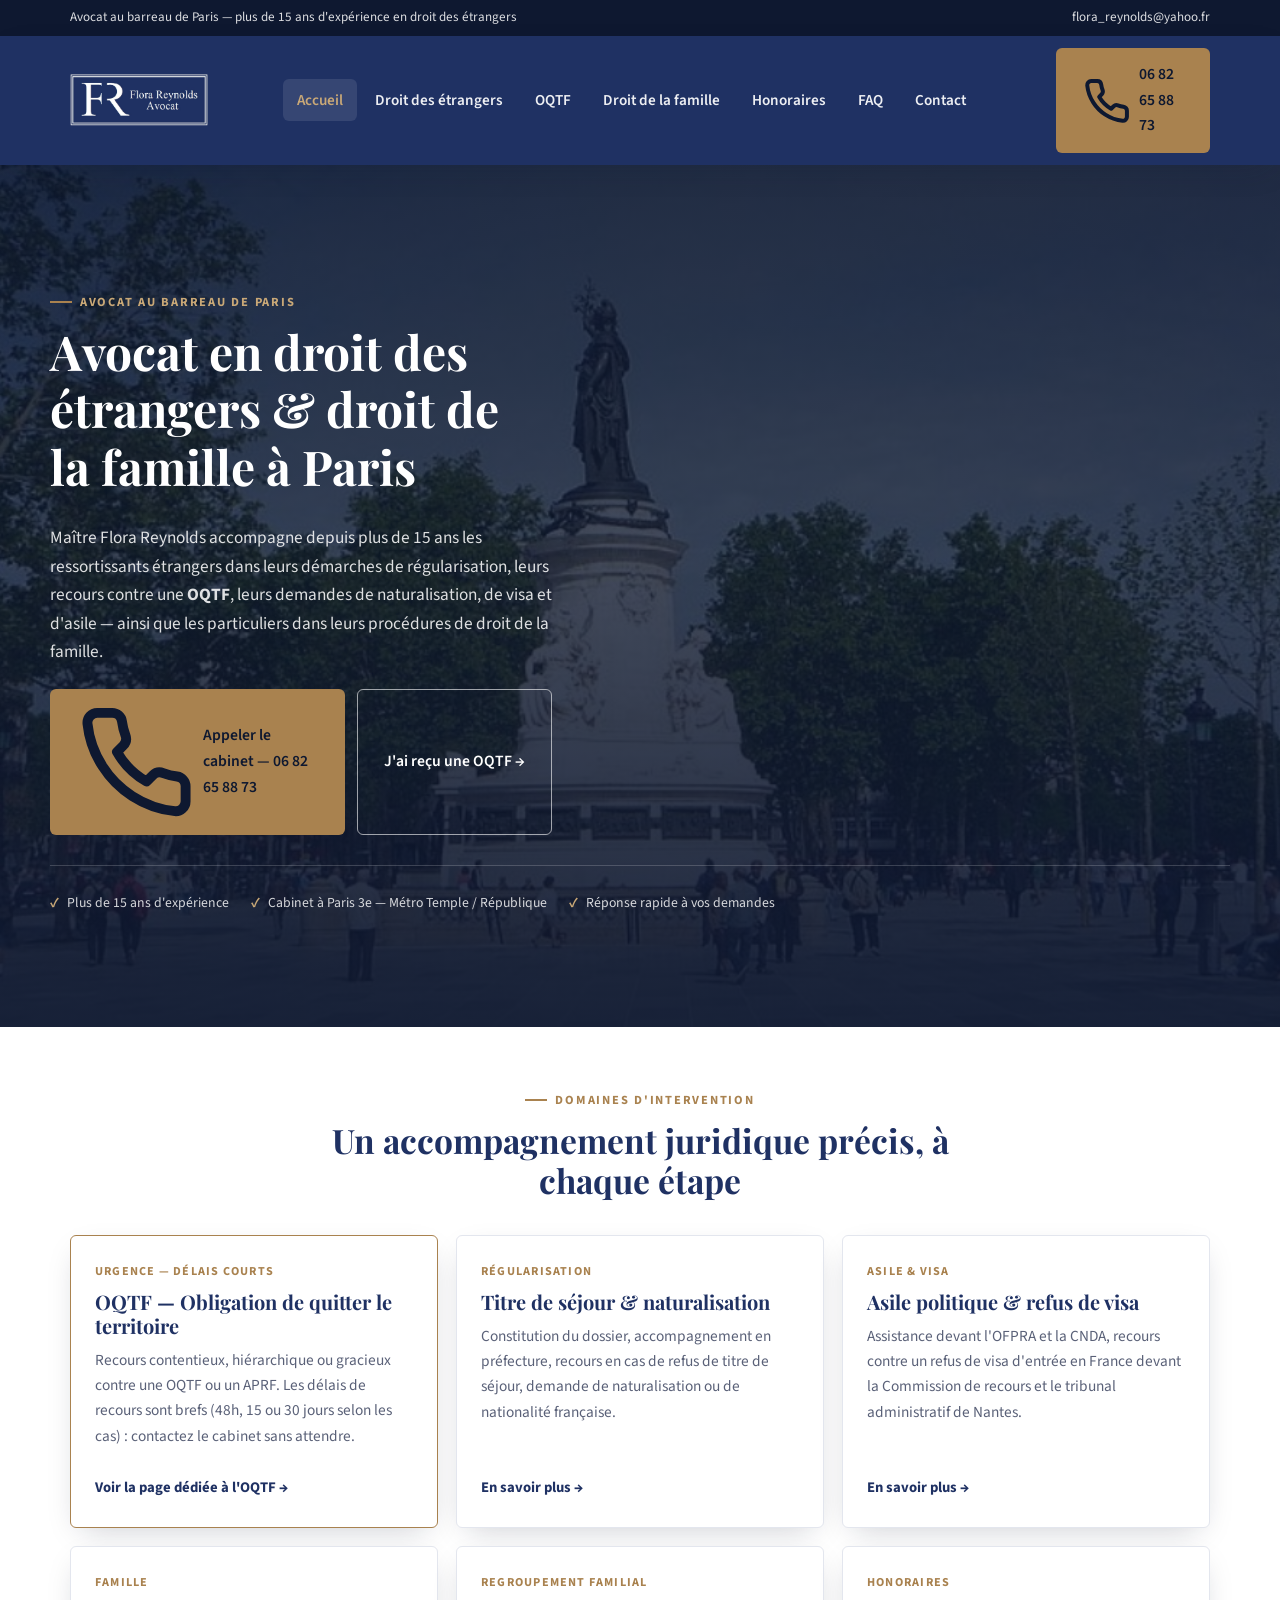
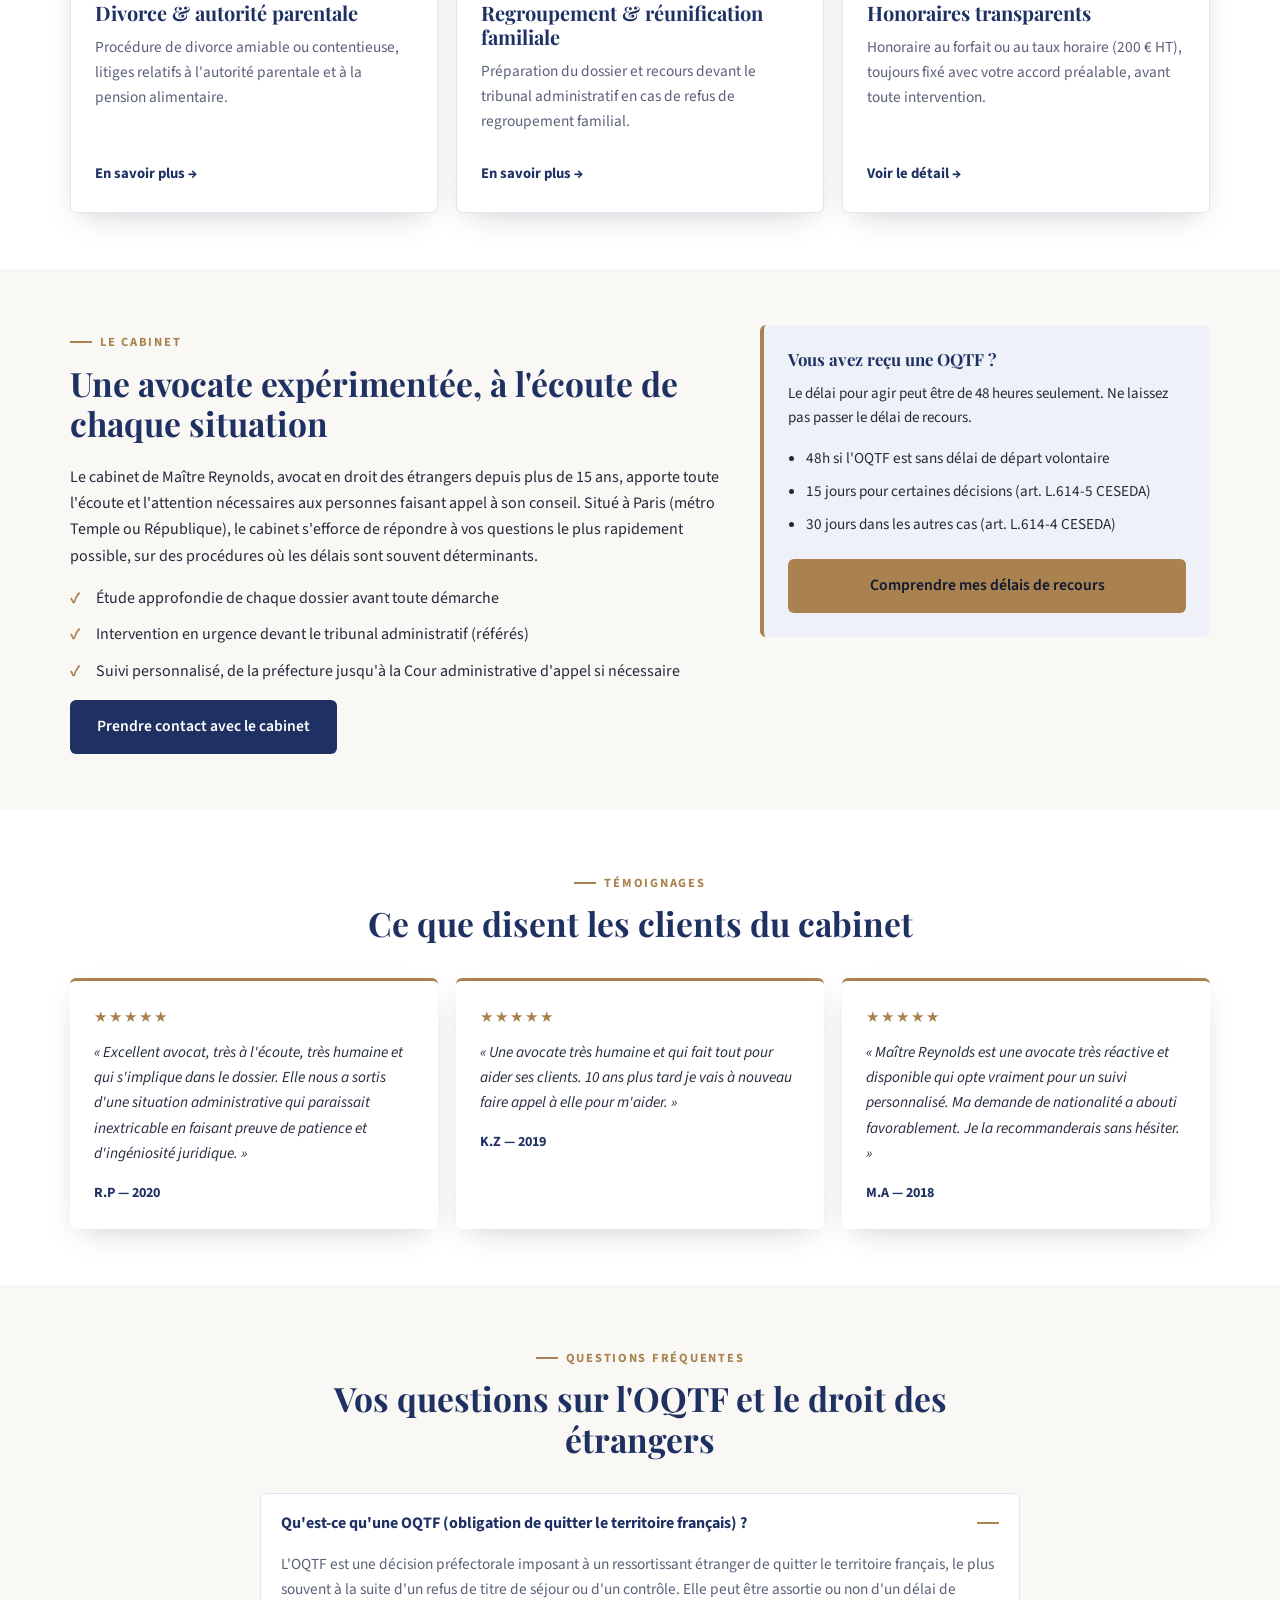
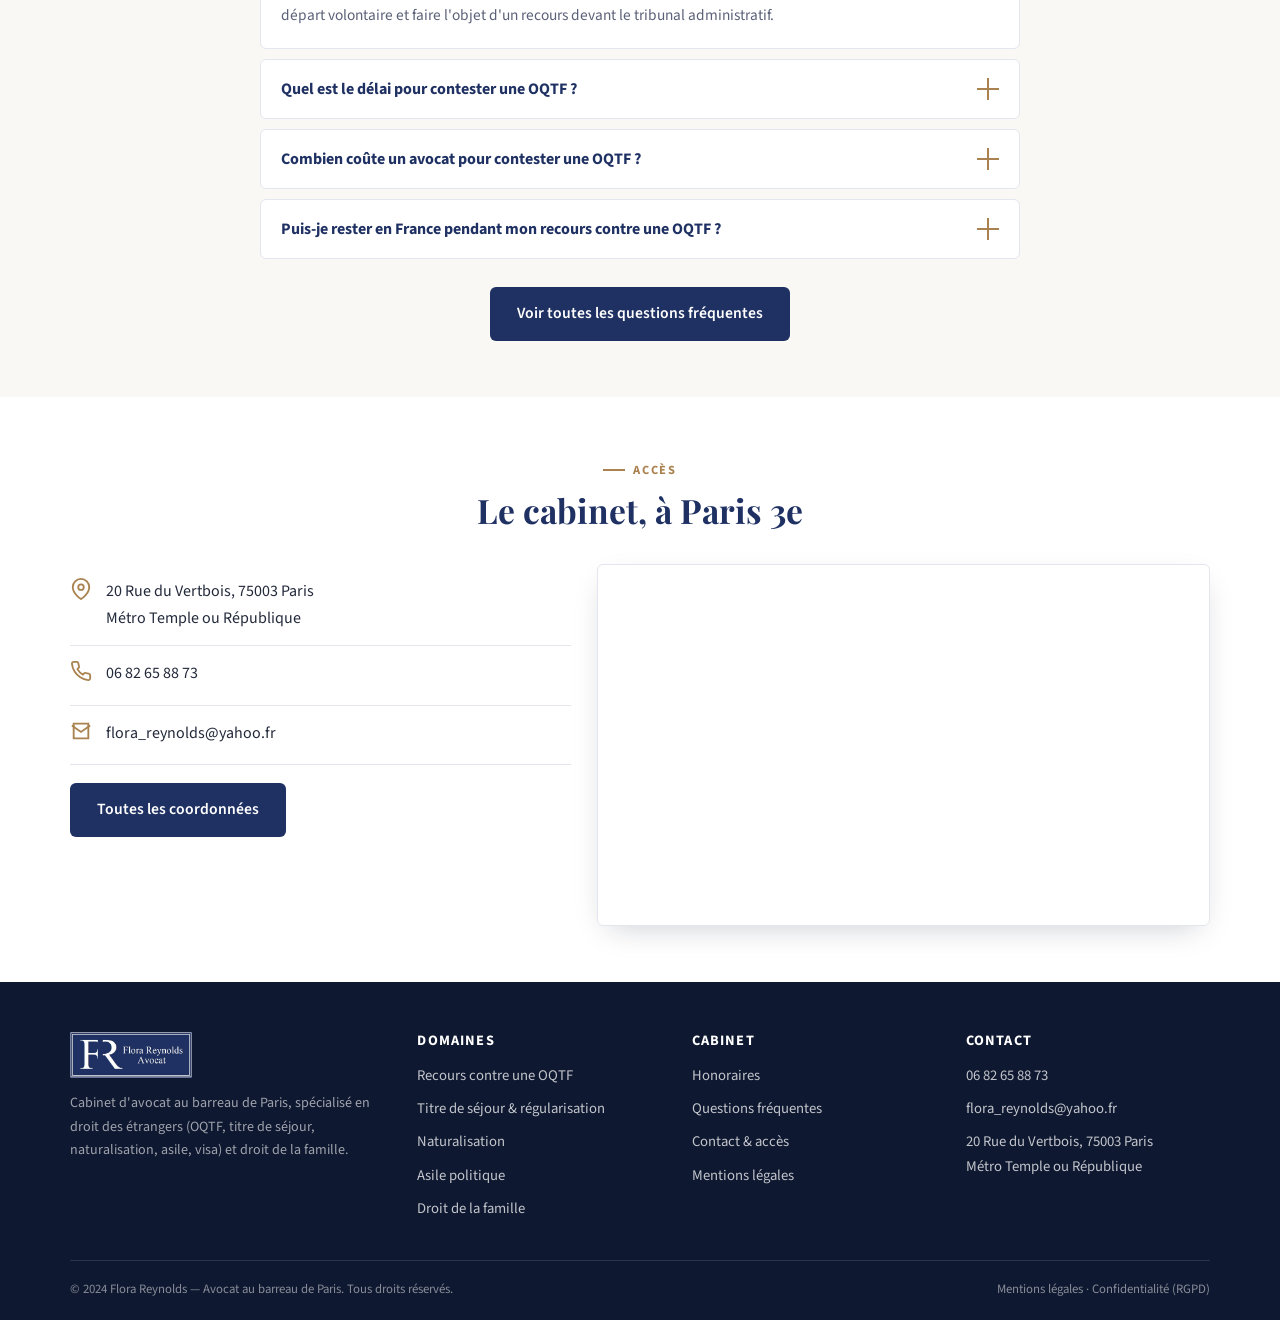
==== index.html @ ec1cc793 "Add files via upload" ====
<!DOCTYPE html>
<html lang="fr">
<head>
<meta charset="UTF-8">
<meta name="viewport" content="width=device-width, initial-scale=1">
<title>Avocat droit des étrangers à Paris — OQTF | Cabinet Flora Reynolds</title>
<meta name="description" content="Avocat en droit des étrangers à Paris (métro République), spécialiste OQTF, titre de séjour, naturalisation, asile. Plus de 15 ans d'expérience. Contact rapide : 06 82 65 88 73.">
<link rel="canonical" href="https://www.reynolds-avocat.fr/">
<meta property="og:title" content="Avocat droit des étrangers à Paris — OQTF | Cabinet Flora Reynolds">
<meta property="og:description" content="Avocat en droit des étrangers à Paris (métro République), spécialiste OQTF, titre de séjour, naturalisation, asile. Plus de 15 ans d'expérience. Contact rapide : 06 82 65 88 73.">
<meta property="og:type" content="website">
<meta property="og:locale" content="fr_FR">
<meta property="og:image" content="https://www.reynolds-avocat.fr/images/place_de_la_Republique_Paris.jpg">
<link rel="preconnect" href="https://fonts.googleapis.com">
<link rel="preconnect" href="https://fonts.gstatic.com" crossorigin>
<link href="https://fonts.googleapis.com/css2?family=Playfair+Display:wght@600;700&family=Source+Sans+3:wght@400;600;700&display=swap" rel="stylesheet">
<link rel="stylesheet" href="style.css">
<script type="application/ld+json">
{
  "@context": "https://schema.org",
  "@type": "Attorney",
  "name": "Maître Flora Reynolds",
  "image": "https://www.reynolds-avocat.fr/images/Avocat-reynolds.jpg",
  "url": "https://www.reynolds-avocat.fr/",
  "telephone": "+33682658873",
  "email": "flora_reynolds@yahoo.fr",
  "priceRange": "€€",
  "address": {
    "@type": "PostalAddress",
    "streetAddress": "20 Rue du Vertbois",
    "addressLocality": "Paris",
    "postalCode": "75003",
    "addressCountry": "FR"
  },
  "geo": {
    "@type": "GeoCoordinates",
    "latitude": 48.866926,
    "longitude": 2.3589758
  },
  "areaServed": "Paris, Île-de-France",
  "knowsAbout": ["Droit des étrangers", "OQTF", "Naturalisation", "Droit de la famille"]
}
</script>
</head>
<body>
<div class="top-strip">
  <div class="container">
    <span>Avocat au barreau de Paris — plus de 15 ans d'expérience en droit des étrangers</span>
    <a href="mailto:flora_reynolds@yahoo.fr">flora_reynolds@yahoo.fr</a>
  </div>
</div>
<header class="site-header">
  <div class="container">
    <a href="index.html" class="brand" aria-label="Retour à l'accueil — Flora Reynolds Avocat">
      <img src="images/logo-fr.png" alt="Flora Reynolds Avocat — logo du cabinet">
    </a>
    <nav class="main-nav" aria-label="Navigation principale">
      <ul>
        <li><a href="index.html" class="active">Accueil</a></li>
<li><a href="droit-des-etrangers.html">Droit des étrangers</a></li>
<li><a href="oqtf.html">OQTF</a></li>
<li><a href="droit-de-la-famille.html">Droit de la famille</a></li>
<li><a href="honoraires.html">Honoraires</a></li>
<li><a href="faq.html">FAQ</a></li>
<li><a href="contact.html">Contact</a></li>
      </ul>
    </nav>
    <a href="tel:+33682658873" class="btn btn-primary header-cta"><svg viewBox="0 0 24 24" fill="none" stroke="currentColor" stroke-width="2" stroke-linecap="round" stroke-linejoin="round"><path d="M22 16.92v3a2 2 0 0 1-2.18 2 19.79 19.79 0 0 1-8.63-3.07 19.5 19.5 0 0 1-6-6 19.79 19.79 0 0 1-3.07-8.67A2 2 0 0 1 4.11 2h3a2 2 0 0 1 2 1.72c.127.96.361 1.903.7 2.81a2 2 0 0 1-.45 2.11L8.09 9.91a16 16 0 0 0 6 6l1.27-1.27a2 2 0 0 1 2.11-.45c.907.339 1.85.573 2.81.7A2 2 0 0 1 22 16.92z"/></svg> 06 82 65 88 73</a>
    <a href="tel:+33682658873" class="call-fab" aria-label="Appeler le cabinet"><svg viewBox="0 0 24 24" fill="none" stroke="currentColor" stroke-width="2" stroke-linecap="round" stroke-linejoin="round"><path d="M22 16.92v3a2 2 0 0 1-2.18 2 19.79 19.79 0 0 1-8.63-3.07 19.5 19.5 0 0 1-6-6 19.79 19.79 0 0 1-3.07-8.67A2 2 0 0 1 4.11 2h3a2 2 0 0 1 2 1.72c.127.96.361 1.903.7 2.81a2 2 0 0 1-.45 2.11L8.09 9.91a16 16 0 0 0 6 6l1.27-1.27a2 2 0 0 1 2.11-.45c.907.339 1.85.573 2.81.7A2 2 0 0 1 22 16.92z"/></svg></a>
    <button class="menu-toggle" aria-label="Ouvrir le menu" aria-expanded="false"><svg viewBox="0 0 24 24" fill="none" stroke="currentColor" stroke-width="2" stroke-linecap="round"><line x1="3" y1="6" x2="21" y2="6"/><line x1="3" y1="12" x2="21" y2="12"/><line x1="3" y1="18" x2="21" y2="18"/></svg></button>
  </div>
  <div class="mobile-nav">
    <ul>
      <li><a href="index.html">Accueil</a></li>
<li><a href="droit-des-etrangers.html">Droit des étrangers</a></li>
<li><a href="oqtf.html">OQTF</a></li>
<li><a href="droit-de-la-famille.html">Droit de la famille</a></li>
<li><a href="honoraires.html">Honoraires</a></li>
<li><a href="faq.html">FAQ</a></li>
<li><a href="contact.html">Contact</a></li>
      <li class="mnav-cta"><a href="tel:+33682658873" class="btn btn-primary btn-block">Appeler le cabinet — 06 82 65 88 73</a></li>
    </ul>
  </div>
</header>

<section class="hero">
  <div class="hero-bg" style="background-image:url('images/hero-republique.jpg')"></div>
  <div class="hero-overlay"></div>
  <div class="container hero-inner">
    <span class="eyebrow" style="color:#c9a877">Avocat au barreau de Paris</span>
    <h1>Avocat en droit des étrangers &amp; droit de la famille à Paris</h1>
    <p class="lede">Maître Flora Reynolds accompagne depuis plus de 15 ans les ressortissants étrangers dans leurs démarches de régularisation, leurs recours contre une <strong>OQTF</strong>, leurs demandes de naturalisation, de visa et d'asile — ainsi que les particuliers dans leurs procédures de droit de la famille.</p>
    <div class="hero-actions">
      <a href="tel:+33682658873" class="btn btn-primary"><svg viewBox="0 0 24 24" fill="none" stroke="currentColor" stroke-width="2" stroke-linecap="round" stroke-linejoin="round"><path d="M22 16.92v3a2 2 0 0 1-2.18 2 19.79 19.79 0 0 1-8.63-3.07 19.5 19.5 0 0 1-6-6 19.79 19.79 0 0 1-3.07-8.67A2 2 0 0 1 4.11 2h3a2 2 0 0 1 2 1.72c.127.96.361 1.903.7 2.81a2 2 0 0 1-.45 2.11L8.09 9.91a16 16 0 0 0 6 6l1.27-1.27a2 2 0 0 1 2.11-.45c.907.339 1.85.573 2.81.7A2 2 0 0 1 22 16.92z"/></svg> Appeler le cabinet — 06 82 65 88 73</a>
      <a href="oqtf.html" class="btn btn-outline">J'ai reçu une OQTF →</a>
    </div>
    <div class="hero-badges">
      <span class="hero-badge">Plus de 15 ans d'expérience</span>
      <span class="hero-badge">Cabinet à Paris 3e — Métro Temple / République</span>
      <span class="hero-badge">Réponse rapide à vos demandes</span>
    </div>
  </div>
</section>

<section>
  <div class="container">
    <div class="section-head center">
      <span class="eyebrow">Domaines d'intervention</span>
      <h2>Un accompagnement juridique précis, à chaque étape</h2>
    </div>
    <div class="card-grid">
      <div class="domain-card featured">
        <span class="tag">Urgence — délais courts</span>
        <h3>OQTF — Obligation de quitter le territoire</h3>
        <p>Recours contentieux, hiérarchique ou gracieux contre une OQTF ou un APRF. Les délais de recours sont brefs (48h, 15 ou 30 jours selon les cas) : contactez le cabinet sans attendre.</p>
        <a href="oqtf.html" class="more">Voir la page dédiée à l'OQTF →</a>
      </div>
      <div class="domain-card">
        <span class="tag">Régularisation</span>
        <h3>Titre de séjour &amp; naturalisation</h3>
        <p>Constitution du dossier, accompagnement en préfecture, recours en cas de refus de titre de séjour, demande de naturalisation ou de nationalité française.</p>
        <a href="droit-des-etrangers.html" class="more">En savoir plus →</a>
      </div>
      <div class="domain-card">
        <span class="tag">Asile &amp; visa</span>
        <h3>Asile politique &amp; refus de visa</h3>
        <p>Assistance devant l'OFPRA et la CNDA, recours contre un refus de visa d'entrée en France devant la Commission de recours et le tribunal administratif de Nantes.</p>
        <a href="droit-des-etrangers.html#asile" class="more">En savoir plus →</a>
      </div>
      <div class="domain-card">
        <span class="tag">Famille</span>
        <h3>Divorce &amp; autorité parentale</h3>
        <p>Procédure de divorce amiable ou contentieuse, litiges relatifs à l'autorité parentale et à la pension alimentaire.</p>
        <a href="droit-de-la-famille.html" class="more">En savoir plus →</a>
      </div>
      <div class="domain-card">
        <span class="tag">Regroupement familial</span>
        <h3>Regroupement &amp; réunification familiale</h3>
        <p>Préparation du dossier et recours devant le tribunal administratif en cas de refus de regroupement familial.</p>
        <a href="droit-des-etrangers.html#regroupement" class="more">En savoir plus →</a>
      </div>
      <div class="domain-card">
        <span class="tag">Honoraires</span>
        <h3>Honoraires transparents</h3>
        <p>Honoraire au forfait ou au taux horaire (200 € HT), toujours fixé avec votre accord préalable, avant toute intervention.</p>
        <a href="honoraires.html" class="more">Voir le détail →</a>
      </div>
    </div>
  </div>
</section>

<section class="section-cream">
  <div class="container">
    <div class="two-col">
      <div>
        <span class="eyebrow">Le cabinet</span>
        <h2>Une avocate expérimentée, à l'écoute de chaque situation</h2>
        <p>Le cabinet de Maître Reynolds, avocat en droit des étrangers depuis plus de 15 ans, apporte toute l'écoute et l'attention nécessaires aux personnes faisant appel à son conseil. Situé à Paris (métro Temple ou République), le cabinet s'efforce de répondre à vos questions le plus rapidement possible, sur des procédures où les délais sont souvent déterminants.</p>
        <ul class="check-list">
          <li>Étude approfondie de chaque dossier avant toute démarche</li>
          <li>Intervention en urgence devant le tribunal administratif (référés)</li>
          <li>Suivi personnalisé, de la préfecture jusqu'à la Cour administrative d'appel si nécessaire</li>
        </ul>
        <a href="contact.html" class="btn btn-navy">Prendre contact avec le cabinet</a>
      </div>
      <div class="info-box">
        <h3>Vous avez reçu une OQTF ?</h3>
        <p style="font-size:0.94rem">Le délai pour agir peut être de 48 heures seulement. Ne laissez pas passer le délai de recours.</p>
        <ul>
          <li>48h si l'OQTF est sans délai de départ volontaire</li>
          <li>15 jours pour certaines décisions (art. L.614-5 CESEDA)</li>
          <li>30 jours dans les autres cas (art. L.614-4 CESEDA)</li>
        </ul>
        <a href="oqtf.html" class="btn btn-primary btn-block" style="margin-top:14px">Comprendre mes délais de recours</a>
      </div>
    </div>
  </div>
</section>

<section>
  <div class="container">
    <div class="section-head center">
      <span class="eyebrow">Témoignages</span>
      <h2>Ce que disent les clients du cabinet</h2>
    </div>
    <div class="testi-grid">
      <div class="testi-card">
        <div class="testi-stars">★★★★★</div>
        <p class="quote">« Excellent avocat, très à l'écoute, très humaine et qui s'implique dans le dossier. Elle nous a sortis d'une situation administrative qui paraissait inextricable en faisant preuve de patience et d'ingéniosité juridique. »</p>
        <div class="testi-author">R.P — 2020</div>
      </div>
      <div class="testi-card">
        <div class="testi-stars">★★★★★</div>
        <p class="quote">« Une avocate très humaine et qui fait tout pour aider ses clients. 10 ans plus tard je vais à nouveau faire appel à elle pour m'aider. »</p>
        <div class="testi-author">K.Z — 2019</div>
      </div>
      <div class="testi-card">
        <div class="testi-stars">★★★★★</div>
        <p class="quote">« Maître Reynolds est une avocate très réactive et disponible qui opte vraiment pour un suivi personnalisé. Ma demande de nationalité a abouti favorablement. Je la recommanderais sans hésiter. »</p>
        <div class="testi-author">M.A — 2018</div>
      </div>
    </div>
  </div>
</section>

<section class="section-cream">
  <div class="container">
    <div class="section-head center">
      <span class="eyebrow">Questions fréquentes</span>
      <h2>Vos questions sur l'OQTF et le droit des étrangers</h2>
    </div>
    <div class="faq-list" style="max-width:760px;margin:0 auto">
      <div class="faq-item open">
  <button class="faq-q" aria-expanded="true">Qu'est-ce qu'une OQTF (obligation de quitter le territoire français) ? <span class="icon"></span></button>
  <div class="faq-a"><div class="faq-a-inner">L'OQTF est une décision préfectorale imposant à un ressortissant étranger de quitter le territoire français, le plus souvent à la suite d'un refus de titre de séjour ou d'un contrôle. Elle peut être assortie ou non d'un délai de départ volontaire et faire l'objet d'un recours devant le tribunal administratif.</div></div>
</div>

      <div class="faq-item">
  <button class="faq-q" aria-expanded="false">Quel est le délai pour contester une OQTF ? <span class="icon"></span></button>
  <div class="faq-a"><div class="faq-a-inner">Le délai varie selon le type d'OQTF notifiée : 48 heures, 15 jours ou 30 jours à compter de la notification. Ces délais sont stricts : il est essentiel de contacter un avocat dès réception de la décision.</div></div>
</div>

      <div class="faq-item">
  <button class="faq-q" aria-expanded="false">Combien coûte un avocat pour contester une OQTF ? <span class="icon"></span></button>
  <div class="faq-a"><div class="faq-a-inner">Les honoraires dépendent de la complexité du dossier et sont fixés au forfait ou au taux horaire (200 € HT), toujours avec votre accord préalable. Voir le détail sur la page Honoraires.</div></div>
</div>

      <div class="faq-item">
  <button class="faq-q" aria-expanded="false">Puis-je rester en France pendant mon recours contre une OQTF ? <span class="icon"></span></button>
  <div class="faq-a"><div class="faq-a-inner">Oui : lorsque le recours est introduit dans les délais légaux, il a en principe un caractère suspensif, ce qui signifie que l'éloignement ne peut pas être exécuté tant que le tribunal n'a pas statué.</div></div>
</div>

    </div>
    <div style="text-align:center;margin-top:28px">
      <a href="faq.html" class="btn btn-navy">Voir toutes les questions fréquentes</a>
    </div>
  </div>
</section>

<section>
  <div class="container">
    <div class="section-head center">
      <span class="eyebrow">Accès</span>
      <h2>Le cabinet, à Paris 3e</h2>
    </div>
    <div class="contact-grid">
      <div>
        <div class="contact-detail"><span class="ic"><svg viewBox="0 0 24 24" fill="none" stroke="currentColor" stroke-width="2"><path d="M21 10c0 7-9 13-9 13s-9-6-9-13a9 9 0 0 1 18 0z"/><circle cx="12" cy="10" r="3"/></svg></span><div>20 Rue du Vertbois, 75003 Paris<br>Métro Temple ou République</div></div>
        <div class="contact-detail"><span class="ic"><svg viewBox="0 0 24 24" fill="none" stroke="currentColor" stroke-width="2" stroke-linecap="round" stroke-linejoin="round"><path d="M22 16.92v3a2 2 0 0 1-2.18 2 19.79 19.79 0 0 1-8.63-3.07 19.5 19.5 0 0 1-6-6 19.79 19.79 0 0 1-3.07-8.67A2 2 0 0 1 4.11 2h3a2 2 0 0 1 2 1.72c.127.96.361 1.903.7 2.81a2 2 0 0 1-.45 2.11L8.09 9.91a16 16 0 0 0 6 6l1.27-1.27a2 2 0 0 1 2.11-.45c.907.339 1.85.573 2.81.7A2 2 0 0 1 22 16.92z"/></svg></span><div><a href="tel:+33682658873">06 82 65 88 73</a></div></div>
        <div class="contact-detail"><span class="ic"><svg viewBox="0 0 24 24" fill="none" stroke="currentColor" stroke-width="2"><path d="M4 4h16v16H4z"/><path d="M22 6l-10 7L2 6"/></svg></span><div><a href="mailto:flora_reynolds@yahoo.fr">flora_reynolds@yahoo.fr</a></div></div>
        <a href="contact.html" class="btn btn-navy" style="margin-top:18px">Toutes les coordonnées</a>
      </div>
      <div class="map-frame">
        <iframe src="https://www.google.com/maps/embed?pb=!1m14!1m8!1m3!1d10498.171645680348!2d2.3589758!3d48.866926!3m2!1i1024!2i768!4f13.1!3m3!1m2!1s0x0%3A0x2633363a11f8d3ee!2sMa%C3%AEtre%20Reynolds%2C%20Avocat%20Droit%20des%20%C3%A9trangers!5e0!3m2!1sfr!2sfr!4v1619106602548!5m2!1sfr!2sfr" loading="lazy" referrerpolicy="no-referrer-when-downgrade" title="Localisation du cabinet Flora Reynolds Avocat"></iframe>
      </div>
    </div>
  </div>
</section>
<footer class="site-footer">
  <div class="container">
    <div class="footer-grid">
      <div class="footer-brand">
        <img src="images/logo-fr.png" alt="Flora Reynolds Avocat">
        <p>Cabinet d'avocat au barreau de Paris, spécialisé en droit des étrangers (OQTF, titre de séjour, naturalisation, asile, visa) et droit de la famille.</p>
      </div>
      <div>
        <h4>Domaines</h4>
        <ul>
          <li><a href="oqtf.html">Recours contre une OQTF</a></li>
          <li><a href="droit-des-etrangers.html">Titre de séjour &amp; régularisation</a></li>
          <li><a href="droit-des-etrangers.html#naturalisation">Naturalisation</a></li>
          <li><a href="droit-des-etrangers.html#asile">Asile politique</a></li>
          <li><a href="droit-de-la-famille.html">Droit de la famille</a></li>
        </ul>
      </div>
      <div>
        <h4>Cabinet</h4>
        <ul>
          <li><a href="honoraires.html">Honoraires</a></li>
          <li><a href="faq.html">Questions fréquentes</a></li>
          <li><a href="contact.html">Contact &amp; accès</a></li>
          <li><a href="mentions-legales.html">Mentions légales</a></li>
        </ul>
      </div>
      <div>
        <h4>Contact</h4>
        <ul>
          <li><a href="tel:+33682658873">06 82 65 88 73</a></li>
          <li><a href="mailto:flora_reynolds@yahoo.fr">flora_reynolds@yahoo.fr</a></li>
          <li>20 Rue du Vertbois, 75003 Paris<br>Métro Temple ou République</li>
        </ul>
      </div>
    </div>
    <div class="footer-bottom">
      <span>© 2024 Flora Reynolds — Avocat au barreau de Paris. Tous droits réservés.</span>
      <span><a href="mentions-legales.html">Mentions légales</a> · <a href="mentions-legales.html#rgpd">Confidentialité (RGPD)</a></span>
    </div>
  </div>
</footer>
<div class="mobile-call-bar">
  <a class="call" href="tel:+33682658873"><svg viewBox="0 0 24 24" fill="none" stroke="currentColor" stroke-width="2" stroke-linecap="round" stroke-linejoin="round"><path d="M22 16.92v3a2 2 0 0 1-2.18 2 19.79 19.79 0 0 1-8.63-3.07 19.5 19.5 0 0 1-6-6 19.79 19.79 0 0 1-3.07-8.67A2 2 0 0 1 4.11 2h3a2 2 0 0 1 2 1.72c.127.96.361 1.903.7 2.81a2 2 0 0 1-.45 2.11L8.09 9.91a16 16 0 0 0 6 6l1.27-1.27a2 2 0 0 1 2.11-.45c.907.339 1.85.573 2.81.7A2 2 0 0 1 22 16.92z"/></svg> Appeler</a>
  <a class="mail" href="mailto:flora_reynolds@yahoo.fr"><svg viewBox="0 0 24 24" fill="none" stroke="currentColor" stroke-width="2"><path d="M4 4h16v16H4z"/><path d="M22 6l-10 7L2 6"/></svg> Écrire</a>
</div>
<script src="script.js"></script>
</body>
</html>
---- style.css ----
/* ==========================================================================
   Cabinet Flora Reynolds — Avocat — feuille de style principale
   Palette conservée du site existant : bleu marine + blanc
   ========================================================================== */

:root {
  --navy: #1f3163;
  --navy-dark: #16234a;
  --navy-darker: #0e1830;
  --navy-soft: #eef1f8;
  --cream: #faf8f4;
  --gold: #a9824f;
  --gold-light: #c9a877;
  --ink: #232a3b;
  --ink-soft: #5a6178;
  --line: #e3e6ee;
  --white: #ffffff;

  --font-display: "Playfair Display", Georgia, "Times New Roman", serif;
  --font-body: "Source Sans 3", "Segoe UI", Arial, sans-serif;

  --radius: 6px;
  --shadow: 0 10px 30px -12px rgba(15, 24, 48, 0.25);
  --container: 1180px;
}

* { box-sizing: border-box; }
html { scroll-behavior: smooth; }

body {
  margin: 0;
  font-family: var(--font-body);
  color: var(--ink);
  background: var(--white);
  line-height: 1.65;
  -webkit-font-smoothing: antialiased;
}

img { max-width: 100%; display: block; }
a { color: inherit; text-decoration: none; }

.container {
  width: 100%;
  max-width: var(--container);
  margin: 0 auto;
  padding: 0 20px;
}

h1, h2, h3, h4 {
  font-family: var(--font-display);
  color: var(--navy);
  line-height: 1.2;
  margin: 0 0 0.6em;
  font-weight: 700;
}
h1 { font-size: clamp(2rem, 5vw, 3rem); }
h2 { font-size: clamp(1.5rem, 3.4vw, 2.1rem); }
h3 { font-size: 1.25rem; }
p { margin: 0 0 1em; color: var(--ink); }
.lede { font-size: 1.1rem; color: var(--ink-soft); }

.eyebrow {
  display: inline-flex;
  align-items: center;
  gap: 8px;
  font-family: var(--font-body);
  font-size: 0.78rem;
  letter-spacing: 0.14em;
  text-transform: uppercase;
  color: var(--gold);
  font-weight: 700;
  margin-bottom: 10px;
}
.eyebrow::before {
  content: "";
  width: 22px;
  height: 2px;
  background: var(--gold);
  display: inline-block;
}

/* -------------------- Buttons -------------------- */
.btn {
  display: inline-flex;
  align-items: center;
  gap: 8px;
  padding: 13px 26px;
  border-radius: var(--radius);
  font-weight: 600;
  font-size: 0.98rem;
  border: 1.5px solid transparent;
  cursor: pointer;
  transition: transform 0.15s ease, box-shadow 0.15s ease, background 0.15s ease, color 0.15s ease;
}
.btn-primary { background: var(--gold); color: var(--navy-darker); }
.btn-primary:hover { background: var(--gold-light); transform: translateY(-1px); }
.btn-outline { border-color: rgba(255,255,255,0.6); color: var(--white); }
.btn-outline:hover { background: rgba(255,255,255,0.12); }
.btn-navy { background: var(--navy); color: var(--white); }
.btn-navy:hover { background: var(--navy-dark); }
.btn-block { width: 100%; justify-content: center; }

/* -------------------- Header -------------------- */
.top-strip {
  background: var(--navy-darker);
  color: rgba(255,255,255,0.85);
  font-size: 0.82rem;
}
.top-strip .container { display: flex; justify-content: space-between; align-items: center; padding-top: 7px; padding-bottom: 7px; flex-wrap: wrap; gap: 4px; }
.top-strip a { color: rgba(255,255,255,0.85); }
.top-strip a:hover { color: var(--gold-light); }

.site-header {
  background: var(--navy);
  position: sticky;
  top: 0;
  z-index: 100;
  box-shadow: var(--shadow);
}
.site-header .container {
  display: flex;
  align-items: center;
  justify-content: space-between;
  padding-top: 12px;
  padding-bottom: 12px;
  gap: 20px;
}
.brand { display: flex; align-items: center; gap: 12px; }
.brand img { height: 52px; width: auto; }

nav.main-nav { display: none; }
nav.main-nav ul { list-style: none; display: flex; gap: 4px; margin: 0; padding: 0; }
nav.main-nav a {
  color: rgba(255,255,255,0.92);
  font-size: 0.95rem;
  font-weight: 600;
  padding: 10px 14px;
  border-radius: var(--radius);
  transition: background 0.15s ease, color 0.15s ease;
  white-space: nowrap;
}
nav.main-nav a:hover, nav.main-nav a.active { background: rgba(255,255,255,0.1); color: var(--gold-light); }

.header-cta { display: none; }

.call-fab {
  display: flex;
  align-items: center;
  justify-content: center;
  width: 46px;
  height: 46px;
  border-radius: 50%;
  background: var(--gold);
  color: var(--navy-darker);
  flex-shrink: 0;
}
.call-fab svg { width: 22px; height: 22px; }

.menu-toggle {
  background: none;
  border: none;
  color: var(--white);
  width: 40px;
  height: 40px;
  display: flex;
  align-items: center;
  justify-content: center;
  cursor: pointer;
}
.menu-toggle svg { width: 26px; height: 26px; }

.mobile-nav {
  display: none;
  background: var(--navy-dark);
  border-top: 1px solid rgba(255,255,255,0.12);
}
.mobile-nav.open { display: block; }
.mobile-nav ul { list-style: none; margin: 0; padding: 8px 20px 16px; }
.mobile-nav a {
  display: block;
  color: rgba(255,255,255,0.92);
  font-weight: 600;
  padding: 13px 4px;
  border-bottom: 1px solid rgba(255,255,255,0.08);
}
.mobile-nav .mnav-cta { margin-top: 14px; }

@media (min-width: 960px) {
  nav.main-nav { display: block; }
  .header-cta { display: inline-flex; }
  .menu-toggle, .mobile-nav, .call-fab { display: none; }
}

/* -------------------- Hero -------------------- */
.hero {
  position: relative;
  color: var(--white);
  background: var(--navy-darker);
  overflow: hidden;
}
.hero-bg {
  position: absolute;
  inset: 0;
  background-size: cover;
  background-position: center;
}
.hero-overlay {
  position: absolute;
  inset: 0;
  background: linear-gradient(180deg, rgba(14,24,48,0.88) 0%, rgba(14,24,48,0.78) 45%, rgba(14,24,48,0.94) 100%);
}
.hero-inner {
  position: relative;
  padding: 64px 0 56px;
}
.hero h1 { color: var(--white); max-width: 16ch; }
.hero .lede { color: rgba(255,255,255,0.86); max-width: 56ch; font-size: 1.08rem; }
.hero-actions { display: flex; flex-wrap: wrap; gap: 12px; margin-top: 22px; }
.hero-badges { display: flex; flex-wrap: wrap; gap: 10px 22px; margin-top: 30px; padding-top: 26px; border-top: 1px solid rgba(255,255,255,0.18); }
.hero-badge { font-size: 0.86rem; color: rgba(255,255,255,0.82); display: flex; align-items: center; gap: 8px; }
.hero-badge::before { content: "✓"; color: var(--gold-light); font-weight: 700; }

.page-hero {
  position: relative;
  color: var(--white);
  background: var(--navy);
}
.page-hero .container { padding: 42px 0 40px; }
.page-hero h1 { color: var(--white); }
.page-hero .lede { color: rgba(255,255,255,0.85); max-width: 62ch; }
.breadcrumb { font-size: 0.82rem; color: rgba(255,255,255,0.65); margin-bottom: 14px; }
.breadcrumb a { color: rgba(255,255,255,0.85); }
.breadcrumb a:hover { color: var(--gold-light); }

/* -------------------- Sections -------------------- */
section { padding: 56px 0; }
.section-cream { background: var(--cream); }
.section-navy { background: var(--navy); color: var(--white); }
.section-navy h2, .section-navy h3 { color: var(--white); }
.section-head { max-width: 720px; margin-bottom: 34px; }
.section-head.center { margin-left: auto; margin-right: auto; text-align: center; }

/* domain cards */
.card-grid { display: grid; grid-template-columns: 1fr; gap: 18px; }
@media (min-width: 720px) { .card-grid { grid-template-columns: repeat(3, 1fr); } }
.domain-card {
  background: var(--white);
  border: 1px solid var(--line);
  border-radius: var(--radius);
  padding: 26px 24px;
  box-shadow: var(--shadow);
  display: flex;
  flex-direction: column;
  height: 100%;
}
.domain-card .tag { color: var(--gold); font-weight: 700; font-size: 0.76rem; letter-spacing: 0.1em; text-transform: uppercase; margin-bottom: 8px; }
.domain-card h3 { margin-bottom: 10px; }
.domain-card p { color: var(--ink-soft); font-size: 0.96rem; flex-grow: 1; }
.domain-card .more { margin-top: 12px; font-weight: 700; color: var(--navy); font-size: 0.92rem; }
.domain-card:hover .more { color: var(--gold); }
.domain-card.featured { border: 1.5px solid var(--gold); }

/* two column */
.two-col { display: grid; grid-template-columns: 1fr; gap: 40px; align-items: start; }
@media (min-width: 860px) { .two-col { grid-template-columns: 1.3fr 0.9fr; } }
.two-col.reverse { direction: rtl; }
.two-col.reverse > * { direction: ltr; }

/* info box / sidebar */
.info-box {
  background: var(--navy-soft);
  border-radius: var(--radius);
  padding: 24px;
  border-left: 4px solid var(--gold);
}
.info-box h3 { font-size: 1.05rem; margin-bottom: 12px; }
.info-box ul { margin: 0; padding-left: 18px; }
.info-box li { margin-bottom: 8px; font-size: 0.95rem; }

.callout {
  background: var(--white);
  border: 1px solid var(--line);
  border-radius: var(--radius);
  padding: 22px;
  box-shadow: var(--shadow);
}

/* delay table */
.delay-table { width: 100%; border-collapse: collapse; margin: 18px 0 24px; font-size: 0.95rem; }
.delay-table th, .delay-table td { text-align: left; padding: 12px 14px; border-bottom: 1px solid var(--line); }
.delay-table th { color: var(--navy); font-family: var(--font-display); font-weight: 700; background: var(--navy-soft); }
.delay-table td.figure { font-weight: 700; color: var(--gold); white-space: nowrap; }

/* quick-answer box */
.quick-answer {
  background: var(--white);
  border: 1px solid var(--line);
  border-left: 5px solid var(--navy);
  border-radius: var(--radius);
  padding: 22px 24px;
  margin: 0 0 30px;
  box-shadow: var(--shadow);
}
.quick-answer .eyebrow { margin-bottom: 8px; }
.quick-answer p:last-child { margin-bottom: 0; }

/* protected list */
.protect-grid { display: grid; grid-template-columns: 1fr; gap: 10px; margin: 20px 0; }
@media (min-width: 720px) { .protect-grid { grid-template-columns: 1fr 1fr; } }
.protect-item {
  display: flex;
  gap: 10px;
  background: var(--white);
  border: 1px solid var(--line);
  border-radius: var(--radius);
  padding: 14px 16px;
  font-size: 0.93rem;
}
.protect-item .num { color: var(--gold); font-family: var(--font-display); font-weight: 700; }

/* FAQ accordion */
.faq-list { display: flex; flex-direction: column; gap: 10px; }
.faq-item {
  background: var(--white);
  border: 1px solid var(--line);
  border-radius: var(--radius);
  overflow: hidden;
}
.faq-q {
  width: 100%;
  text-align: left;
  background: none;
  border: none;
  padding: 18px 20px;
  font-family: var(--font-body);
  font-weight: 700;
  font-size: 1rem;
  color: var(--navy);
  cursor: pointer;
  display: flex;
  justify-content: space-between;
  align-items: center;
  gap: 14px;
}
.faq-q .icon { flex-shrink: 0; width: 22px; height: 22px; position: relative; }
.faq-q .icon::before, .faq-q .icon::after {
  content: "";
  position: absolute;
  background: var(--gold);
  transition: transform 0.2s ease;
}
.faq-q .icon::before { width: 100%; height: 2px; top: 50%; left: 0; transform: translateY(-50%); }
.faq-q .icon::after { width: 2px; height: 100%; left: 50%; top: 0; transform: translateX(-50%); }
.faq-item.open .faq-q .icon::after { transform: translateX(-50%) rotate(90deg); opacity: 0; }
.faq-a { max-height: 0; overflow: hidden; transition: max-height 0.25s ease; }
.faq-a-inner { padding: 0 20px 20px; color: var(--ink-soft); font-size: 0.96rem; }
.faq-item.open .faq-a { max-height: 600px; }
.faq-category { margin: 34px 0 14px; }
.faq-category:first-child { margin-top: 0; }
.faq-category h3 { font-size: 1.05rem; text-transform: uppercase; letter-spacing: 0.06em; color: var(--gold); font-family: var(--font-body); font-weight: 700; }

/* testimonials */
.testi-grid { display: grid; grid-template-columns: 1fr; gap: 18px; }
@media (min-width: 780px) { .testi-grid { grid-template-columns: repeat(3, 1fr); } }
.testi-card {
  background: var(--white);
  border-radius: var(--radius);
  padding: 24px;
  box-shadow: var(--shadow);
  border-top: 3px solid var(--gold);
}
.testi-stars { color: var(--gold); letter-spacing: 2px; margin-bottom: 10px; font-size: 0.95rem; }
.testi-card p.quote { font-style: italic; color: var(--ink); font-size: 0.96rem; }
.testi-author { font-weight: 700; color: var(--navy); font-size: 0.88rem; margin-top: 12px; }

/* steps */
.steps { counter-reset: step; display: flex; flex-direction: column; gap: 0; }
.step { display: flex; gap: 18px; padding: 22px 0; border-bottom: 1px solid var(--line); }
.step:last-child { border-bottom: none; }
.step-num {
  counter-increment: step;
  flex-shrink: 0;
  width: 42px; height: 42px;
  border-radius: 50%;
  background: var(--navy);
  color: var(--white);
  display: flex; align-items: center; justify-content: center;
  font-family: var(--font-display); font-weight: 700;
}
.step-num::before { content: counter(step); }

/* contact / map */
.contact-grid { display: grid; grid-template-columns: 1fr; gap: 26px; }
@media (min-width: 860px) { .contact-grid { grid-template-columns: 0.9fr 1.1fr; } }
.map-frame { border-radius: var(--radius); overflow: hidden; box-shadow: var(--shadow); border: 1px solid var(--line); }
.map-frame iframe { width: 100%; height: 360px; border: 0; display: block; }
.contact-detail { display: flex; gap: 14px; padding: 14px 0; border-bottom: 1px solid var(--line); }
.contact-detail:last-child { border: none; }
.contact-detail .ic { color: var(--gold); flex-shrink: 0; width: 22px; }

/* sticky mobile call bar */
.mobile-call-bar {
  position: fixed;
  left: 0; right: 0; bottom: 0;
  z-index: 200;
  background: var(--navy-darker);
  display: flex;
  box-shadow: 0 -6px 20px rgba(0,0,0,0.2);
}
.mobile-call-bar a {
  flex: 1;
  text-align: center;
  padding: 14px 8px;
  font-weight: 700;
  font-size: 0.92rem;
  display: flex; align-items: center; justify-content: center; gap: 8px;
}
.mobile-call-bar .call { background: var(--gold); color: var(--navy-darker); }
.mobile-call-bar .mail { color: var(--white); }
@media (min-width: 960px) { .mobile-call-bar { display: none; } }
body { padding-bottom: 62px; }
@media (min-width: 960px) { body { padding-bottom: 0; } }

/* footer */
footer.site-footer { background: var(--navy-darker); color: rgba(255,255,255,0.75); padding: 50px 0 20px; }
.footer-grid { display: grid; grid-template-columns: 1fr; gap: 30px; margin-bottom: 30px; }
@media (min-width: 780px) { .footer-grid { grid-template-columns: 1.3fr 1fr 1fr 1fr; } }
.footer-grid h4 { color: var(--white); font-size: 0.9rem; text-transform: uppercase; letter-spacing: 0.08em; margin-bottom: 14px; font-family: var(--font-body); }
.footer-grid ul { list-style: none; margin: 0; padding: 0; }
.footer-grid li { margin-bottom: 9px; font-size: 0.92rem; }
.footer-grid a:hover { color: var(--gold-light); }
.footer-brand img { height: 46px; margin-bottom: 14px; }
.footer-brand p { font-size: 0.88rem; color: rgba(255,255,255,0.6); }
.footer-bottom {
  border-top: 1px solid rgba(255,255,255,0.12);
  padding-top: 18px;
  display: flex;
  flex-wrap: wrap;
  gap: 10px 20px;
  justify-content: space-between;
  font-size: 0.8rem;
  color: rgba(255,255,255,0.5);
}
.footer-bottom a { color: rgba(255,255,255,0.5); }
.footer-bottom a:hover { color: var(--gold-light); }

/* misc */
.tag-list { display: flex; flex-wrap: wrap; gap: 8px; margin: 16px 0; }
.tag-pill { background: var(--navy-soft); color: var(--navy); font-size: 0.82rem; font-weight: 700; padding: 6px 12px; border-radius: 20px; }
ul.check-list { list-style: none; padding: 0; margin: 0 0 1em; }
ul.check-list li { position: relative; padding-left: 26px; margin-bottom: 10px; }
ul.check-list li::before { content: "✓"; position: absolute; left: 0; top: 0; color: var(--gold); font-weight: 700; }
.related-links { display: flex; flex-wrap: wrap; gap: 10px; margin-top: 16px; }
.related-links a { background: var(--navy-soft); color: var(--navy); font-weight: 700; font-size: 0.88rem; padding: 9px 16px; border-radius: 20px; }
.related-links a:hover { background: var(--gold); color: var(--white); }
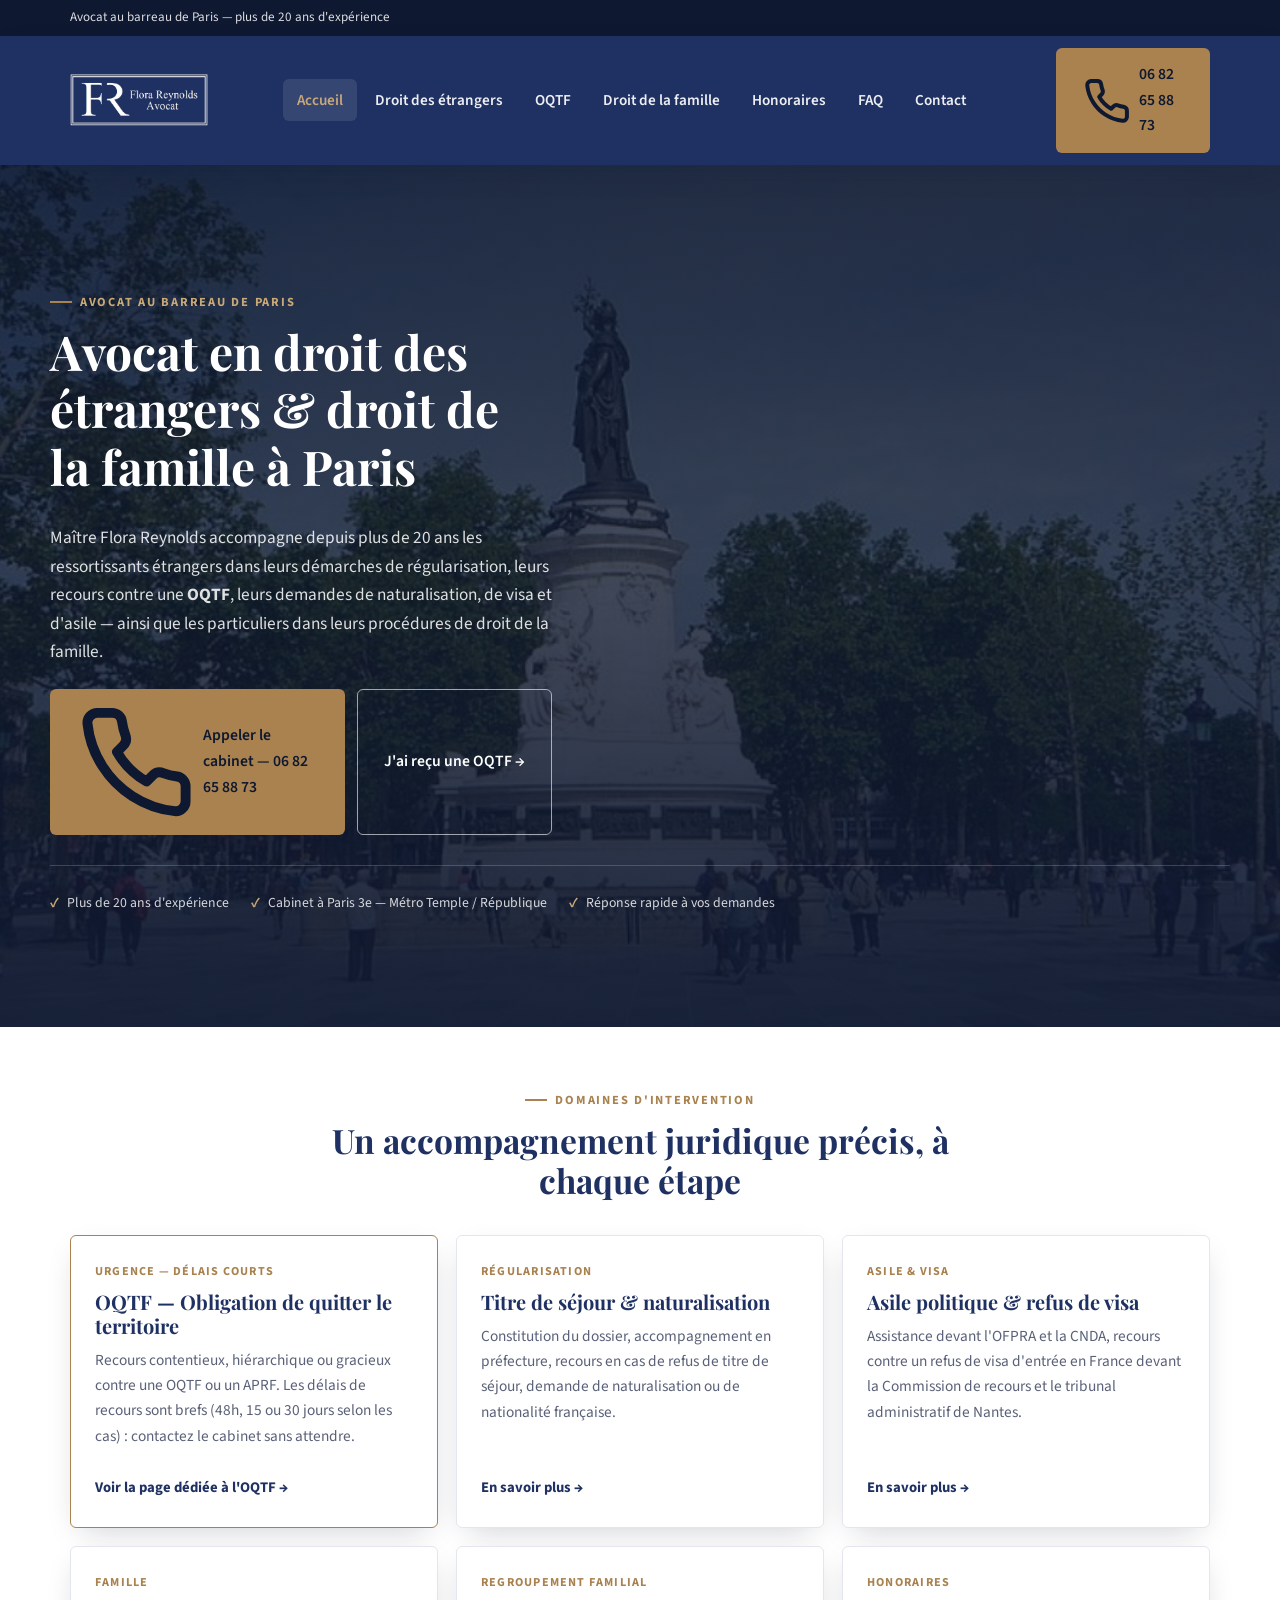
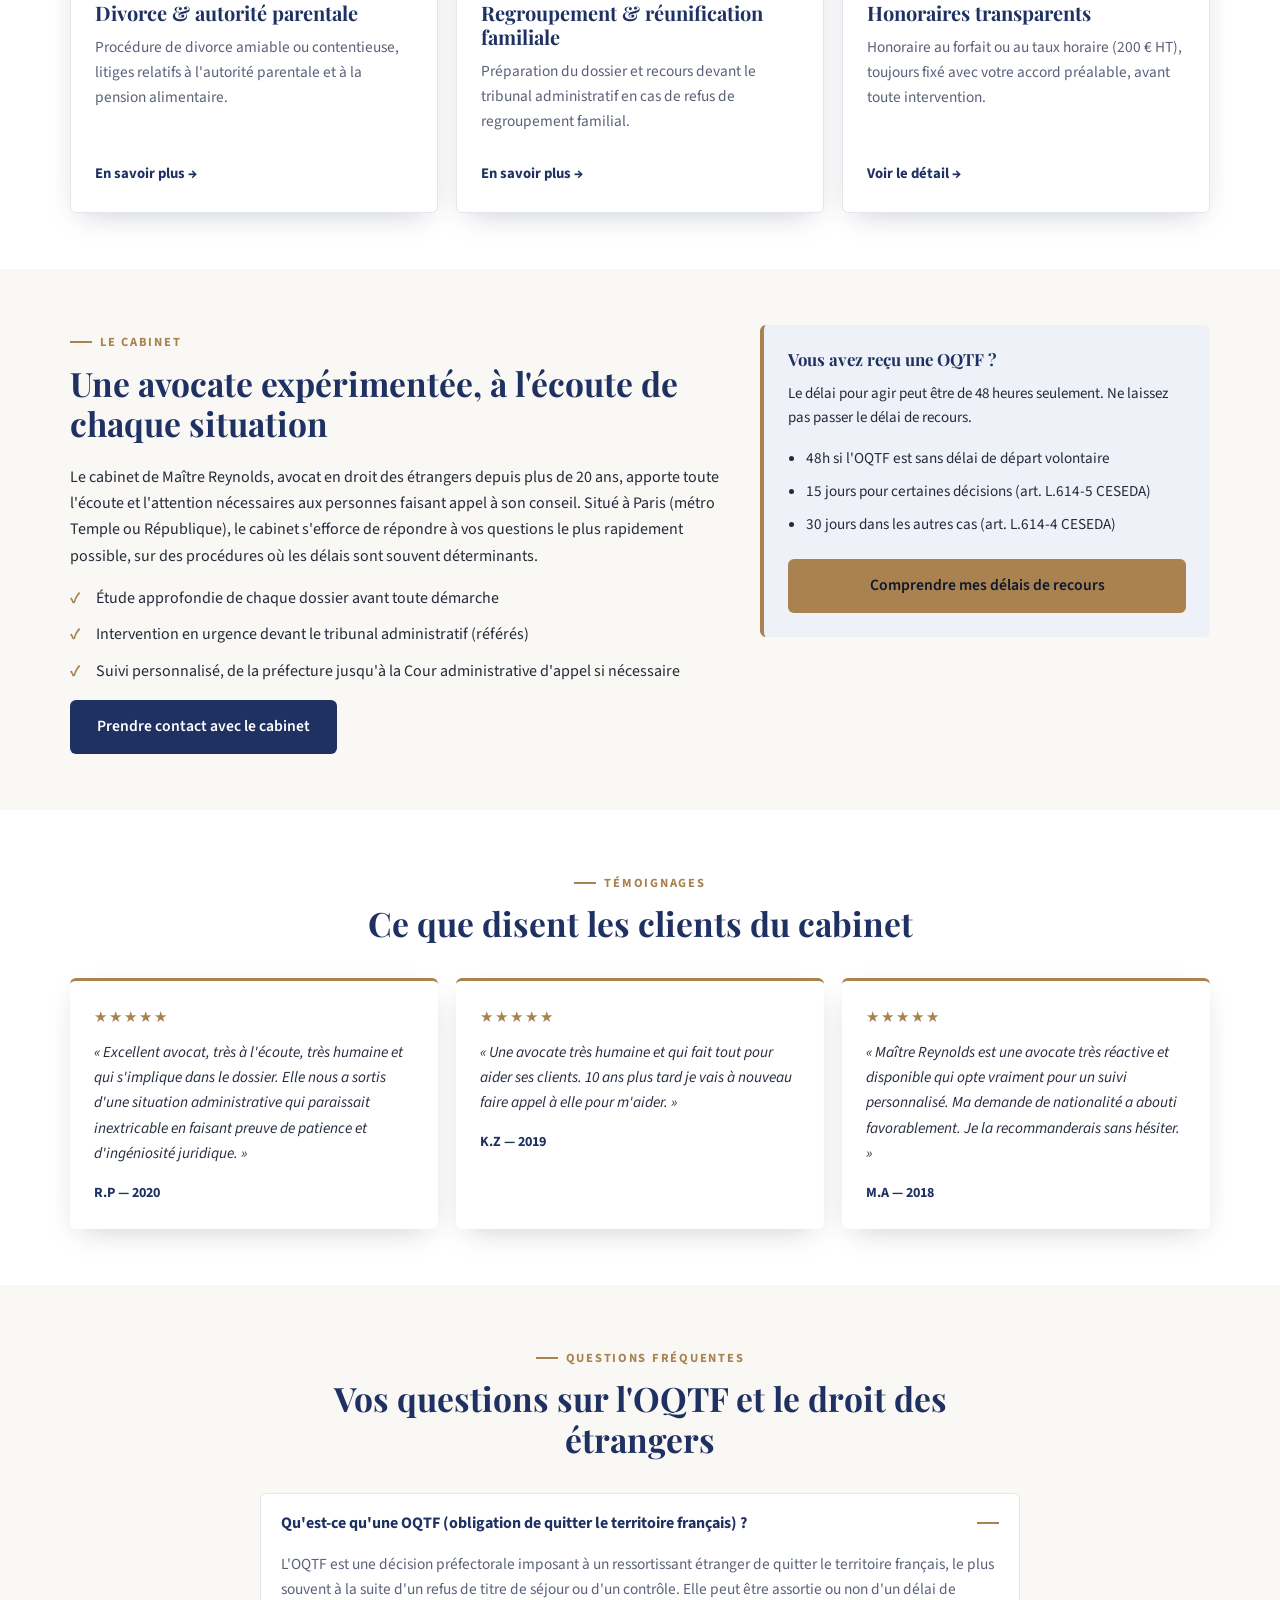
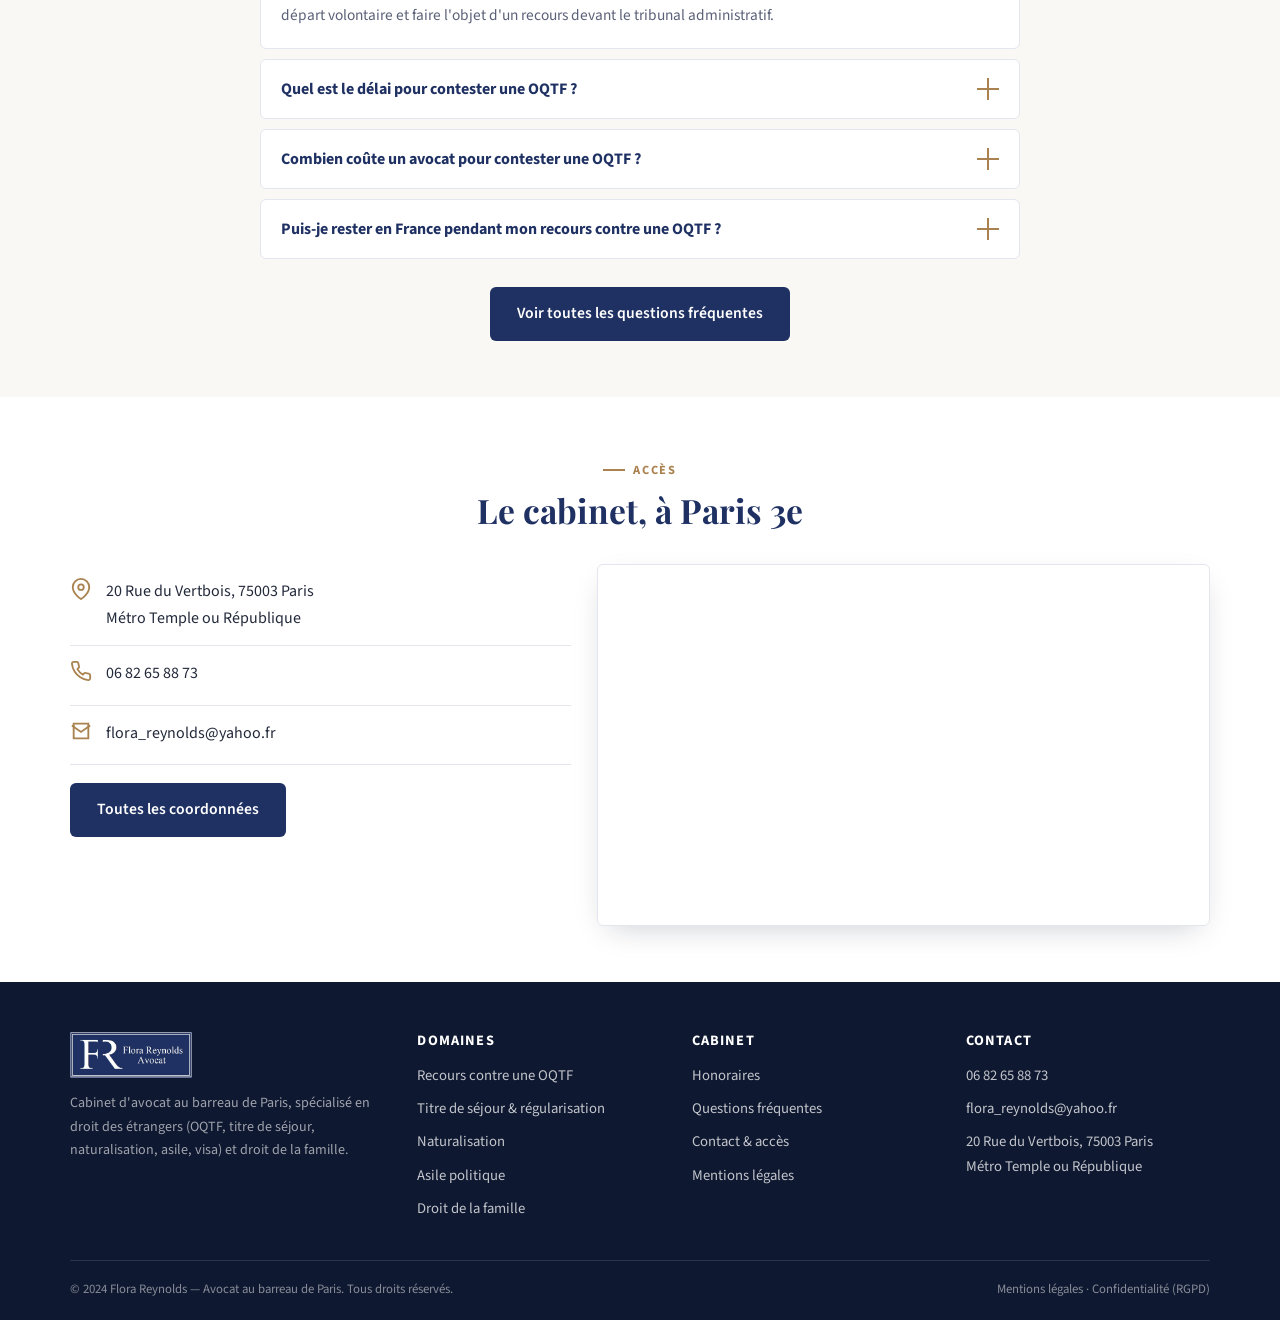
==== commit 40a4d2a8: "Add files via upload" ====
--- a/index.html
+++ b/index.html
@@ -4,10 +4,10 @@
 <meta charset="UTF-8">
 <meta name="viewport" content="width=device-width, initial-scale=1">
 <title>Avocat droit des étrangers à Paris — OQTF | Cabinet Flora Reynolds</title>
-<meta name="description" content="Avocat en droit des étrangers à Paris (métro République), spécialiste OQTF, titre de séjour, naturalisation, asile. Plus de 15 ans d'expérience. Contact rapide : 06 82 65 88 73.">
+<meta name="description" content="Avocat en droit des étrangers à Paris (métro République), spécialiste OQTF, titre de séjour, naturalisation, asile. Plus de 20 ans d'expérience. Contact rapide : 06 82 65 88 73.">
 <link rel="canonical" href="https://www.reynolds-avocat.fr/">
 <meta property="og:title" content="Avocat droit des étrangers à Paris — OQTF | Cabinet Flora Reynolds">
-<meta property="og:description" content="Avocat en droit des étrangers à Paris (métro République), spécialiste OQTF, titre de séjour, naturalisation, asile. Plus de 15 ans d'expérience. Contact rapide : 06 82 65 88 73.">
+<meta property="og:description" content="Avocat en droit des étrangers à Paris (métro République), spécialiste OQTF, titre de séjour, naturalisation, asile. Plus de 20 ans d'expérience. Contact rapide : 06 82 65 88 73.">
 <meta property="og:type" content="website">
 <meta property="og:locale" content="fr_FR">
 <meta property="og:image" content="https://www.reynolds-avocat.fr/images/place_de_la_Republique_Paris.jpg">
@@ -45,8 +45,7 @@
 <body>
 <div class="top-strip">
   <div class="container">
-    <span>Avocat au barreau de Paris — plus de 15 ans d'expérience en droit des étrangers</span>
-    <a href="mailto:flora_reynolds@yahoo.fr">flora_reynolds@yahoo.fr</a>
+    <span>Avocat au barreau de Paris — plus de 20 ans d'expérience</span>
   </div>
 </div>
 <header class="site-header">
@@ -89,13 +88,13 @@
   <div class="container hero-inner">
     <span class="eyebrow" style="color:#c9a877">Avocat au barreau de Paris</span>
     <h1>Avocat en droit des étrangers &amp; droit de la famille à Paris</h1>
-    <p class="lede">Maître Flora Reynolds accompagne depuis plus de 15 ans les ressortissants étrangers dans leurs démarches de régularisation, leurs recours contre une <strong>OQTF</strong>, leurs demandes de naturalisation, de visa et d'asile — ainsi que les particuliers dans leurs procédures de droit de la famille.</p>
+    <p class="lede">Maître Flora Reynolds accompagne depuis plus de 20 ans les ressortissants étrangers dans leurs démarches de régularisation, leurs recours contre une <strong>OQTF</strong>, leurs demandes de naturalisation, de visa et d'asile — ainsi que les particuliers dans leurs procédures de droit de la famille.</p>
     <div class="hero-actions">
       <a href="tel:+33682658873" class="btn btn-primary"><svg viewBox="0 0 24 24" fill="none" stroke="currentColor" stroke-width="2" stroke-linecap="round" stroke-linejoin="round"><path d="M22 16.92v3a2 2 0 0 1-2.18 2 19.79 19.79 0 0 1-8.63-3.07 19.5 19.5 0 0 1-6-6 19.79 19.79 0 0 1-3.07-8.67A2 2 0 0 1 4.11 2h3a2 2 0 0 1 2 1.72c.127.96.361 1.903.7 2.81a2 2 0 0 1-.45 2.11L8.09 9.91a16 16 0 0 0 6 6l1.27-1.27a2 2 0 0 1 2.11-.45c.907.339 1.85.573 2.81.7A2 2 0 0 1 22 16.92z"/></svg> Appeler le cabinet — 06 82 65 88 73</a>
       <a href="oqtf.html" class="btn btn-outline">J'ai reçu une OQTF →</a>
     </div>
     <div class="hero-badges">
-      <span class="hero-badge">Plus de 15 ans d'expérience</span>
+      <span class="hero-badge">Plus de 20 ans d'expérience</span>
       <span class="hero-badge">Cabinet à Paris 3e — Métro Temple / République</span>
       <span class="hero-badge">Réponse rapide à vos demandes</span>
     </div>
@@ -155,7 +154,7 @@
       <div>
         <span class="eyebrow">Le cabinet</span>
         <h2>Une avocate expérimentée, à l'écoute de chaque situation</h2>
-        <p>Le cabinet de Maître Reynolds, avocat en droit des étrangers depuis plus de 15 ans, apporte toute l'écoute et l'attention nécessaires aux personnes faisant appel à son conseil. Situé à Paris (métro Temple ou République), le cabinet s'efforce de répondre à vos questions le plus rapidement possible, sur des procédures où les délais sont souvent déterminants.</p>
+        <p>Le cabinet de Maître Reynolds, avocat en droit des étrangers depuis plus de 20 ans, apporte toute l'écoute et l'attention nécessaires aux personnes faisant appel à son conseil. Situé à Paris (métro Temple ou République), le cabinet s'efforce de répondre à vos questions le plus rapidement possible, sur des procédures où les délais sont souvent déterminants.</p>
         <ul class="check-list">
           <li>Étude approfondie de chaque dossier avant toute démarche</li>
           <li>Intervention en urgence devant le tribunal administratif (référés)</li>
--- a/style.css
+++ b/style.css
@@ -410,15 +410,16 @@
 .mobile-call-bar a {
   flex: 1;
   text-align: center;
-  padding: 14px 8px;
+  padding: 7px 8px;
   font-weight: 700;
-  font-size: 0.92rem;
-  display: flex; align-items: center; justify-content: center; gap: 8px;
-}
+  font-size: 0.72rem;
+  display: flex; align-items: center; justify-content: center; gap: 5px;
+}
+.mobile-call-bar a svg { width: 14px; height: 14px; flex-shrink: 0; }
 .mobile-call-bar .call { background: var(--gold); color: var(--navy-darker); }
 .mobile-call-bar .mail { color: var(--white); }
 @media (min-width: 960px) { .mobile-call-bar { display: none; } }
-body { padding-bottom: 62px; }
+body { padding-bottom: 34px; }
 @media (min-width: 960px) { body { padding-bottom: 0; } }
 
 /* footer */
